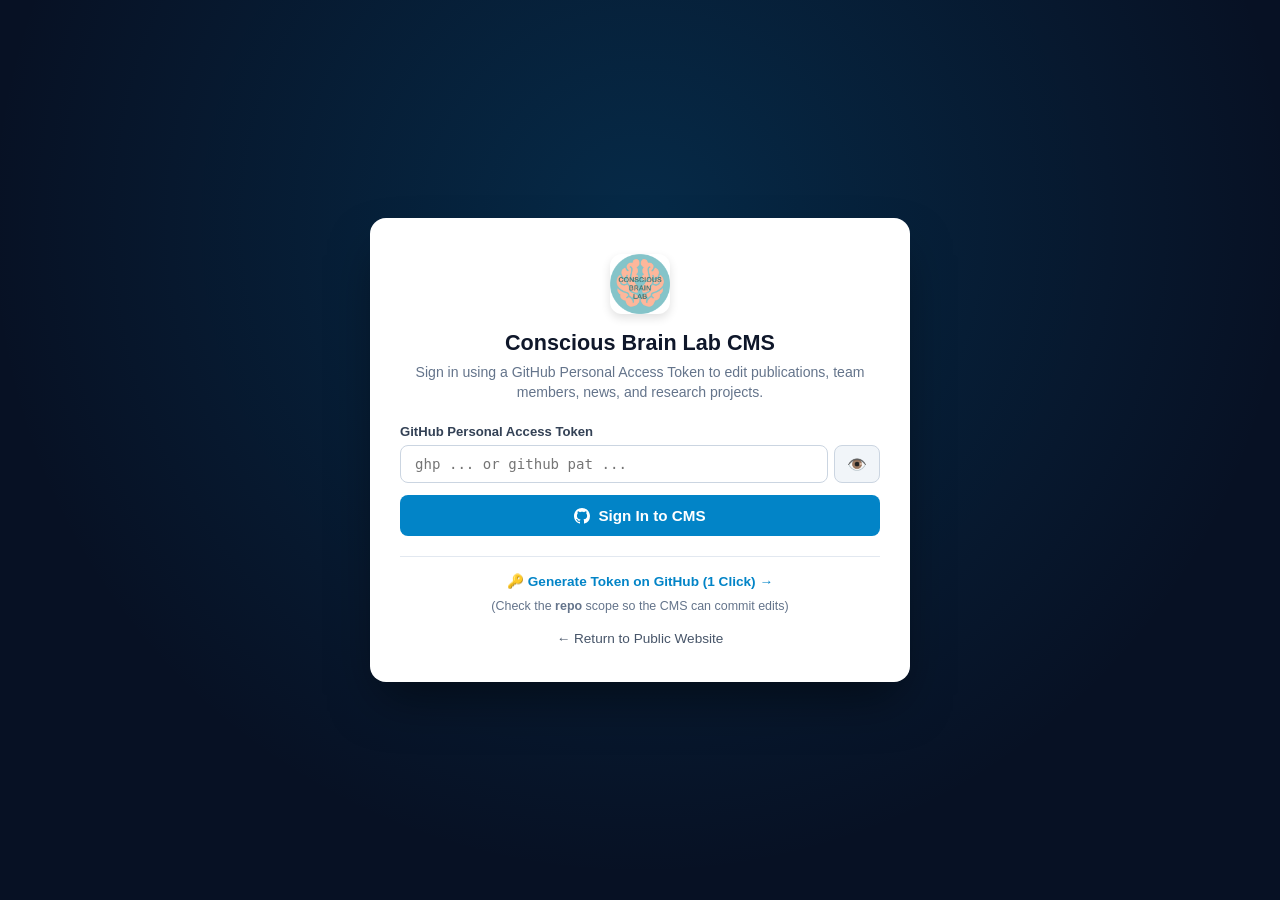
==== admin/index.html @ e74a64d9 "feat(admin): show group section headers and tags in publications overview" ====
<!doctype html>
<html lang="en">
<head>
  <meta charset="utf-8" />
  <meta name="viewport" content="width=device-width, initial-scale=1.0" />
  <title>Content Manager | Conscious Brain Lab</title>
  <link rel="icon" type="image/png" href="/assets/images/CBL_logo.png" />
  
  <!-- Decap CMS Config with Cache Busting -->
  <link rel="cms-config-url" type="text/yaml" href="/admin/config.yml?v=20260904_impressions_positions" />

  <!-- Cropper.js for Client-Side Crop & Resize -->
  <link rel="stylesheet" href="https://cdnjs.cloudflare.com/ajax/libs/cropperjs/1.6.1/cropper.min.css" />
  
  <style>
    /* BibTeX Helper Bar */
    .cbl-bibtex-helper {
      margin-bottom: 8px;
      padding: 8px 12px;
      background: #f0fdf4;
      border: 1px solid #bbf7d0;
      border-radius: 6px;
      display: flex;
      align-items: center;
      justify-content: space-between;
      flex-wrap: wrap;
      gap: 8px;
      animation: fadeIn 0.3s ease;
    }
    @keyframes fadeIn {
      from { opacity: 0; transform: translateY(-4px); }
      to { opacity: 1; transform: translateY(0); }
    }
    .cbl-fetch-btn {
      background: #16a34a;
      color: #ffffff;
      border: none;
      padding: 6px 14px;
      border-radius: 6px;
      font-weight: 600;
      font-size: 13px;
      cursor: pointer;
      display: inline-flex;
      align-items: center;
      gap: 6px;
      transition: background 0.2s, transform 0.1s;
    }
    .cbl-fetch-btn:hover {
      background: #15803d;
    }
    .cbl-fetch-btn:active {
      transform: scale(0.98);
    }
    .cbl-fetch-btn:disabled {
      background: #9ca3af;
      cursor: not-allowed;
    }
    .cbl-fetch-status {
      font-size: 12px;
      font-weight: 500;
      color: #166534;
    }
    .cbl-fetch-status.error {
      color: #b91c1c;
    }

    /* Image Editor & Cropper Action Buttons */
    .cbl-img-toolbar {
      display: flex;
      align-items: center;
      gap: 8px;
      margin-top: 8px;
      flex-wrap: wrap;
    }
    .cbl-crop-btn {
      background: #4f46e5;
      color: #ffffff;
      border: none;
      padding: 6px 12px;
      border-radius: 6px;
      font-size: 12px;
      font-weight: 600;
      cursor: pointer;
      display: inline-flex;
      align-items: center;
      gap: 5px;
      transition: background 0.2s, transform 0.1s;
    }
    .cbl-crop-btn:hover {
      background: #4338ca;
    }
    .cbl-crop-btn:active {
      transform: scale(0.98);
    }

    .cbl-upload-crop-btn {
      background: #0284c7;
      color: #ffffff;
      border: none;
      padding: 6px 12px;
      border-radius: 6px;
      font-size: 12px;
      font-weight: 600;
      cursor: pointer;
      display: inline-flex;
      align-items: center;
      gap: 5px;
      transition: background 0.2s, transform 0.1s;
    }
    .cbl-upload-crop-btn:hover {
      background: #0369a1;
    }

    /* Cropper Modal */
    #cbl-crop-modal {
      display: none;
      position: fixed;
      inset: 0;
      z-index: 999999;
      background: rgba(15, 23, 42, 0.82);
      backdrop-filter: blur(4px);
      align-items: center;
      justify-content: center;
      padding: 16px;
    }
    #cbl-crop-modal.active {
      display: flex;
    }
    .cbl-modal-dialog {
      background: #ffffff;
      width: 100%;
      max-width: 860px;
      border-radius: 12px;
      box-shadow: 0 25px 50px -12px rgba(0, 0, 0, 0.35);
      display: flex;
      flex-direction: column;
      overflow: hidden;
      max-height: 94vh;
      animation: modalScale 0.25s cubic-bezier(0.16, 1, 0.3, 1);
    }
    @keyframes modalScale {
      from { opacity: 0; transform: scale(0.96); }
      to { opacity: 1; transform: scale(1); }
    }
    .cbl-modal-header {
      padding: 14px 20px;
      border-bottom: 1px solid #e2e8f0;
      display: flex;
      align-items: center;
      justify-content: space-between;
      background: #f8fafc;
    }
    .cbl-modal-title {
      margin: 0;
      font-size: 16px;
      font-weight: 700;
      color: #0f172a;
      display: flex;
      align-items: center;
      gap: 8px;
    }
    .cbl-modal-close {
      background: transparent;
      border: none;
      font-size: 20px;
      line-height: 1;
      cursor: pointer;
      color: #64748b;
      padding: 4px;
      border-radius: 4px;
    }
    .cbl-modal-close:hover {
      color: #0f172a;
      background: #e2e8f0;
    }

    /* Modal Canvas Container */
    .cbl-crop-container {
      height: 420px;
      background: #090d16;
      position: relative;
      overflow: hidden;
      display: flex;
      align-items: center;
      justify-content: center;
    }
    .cbl-crop-container img {
      max-width: 100%;
      max-height: 100%;
      display: block;
    }

    /* Modal Controls */
    .cbl-modal-toolbar {
      padding: 12px 20px;
      background: #f8fafc;
      border-top: 1px solid #e2e8f0;
      display: flex;
      flex-direction: column;
      gap: 10px;
    }
    .cbl-tool-row {
      display: flex;
      align-items: center;
      justify-content: space-between;
      flex-wrap: wrap;
      gap: 10px;
    }
    .cbl-aspect-btn-group, .cbl-transform-btn-group {
      display: flex;
      gap: 6px;
      flex-wrap: wrap;
    }
    .cbl-pill-btn {
      background: #ffffff;
      border: 1px solid #cbd5e1;
      color: #334155;
      padding: 5px 11px;
      border-radius: 6px;
      font-size: 12px;
      font-weight: 600;
      cursor: pointer;
      transition: all 0.15s ease;
    }
    .cbl-pill-btn:hover {
      background: #f1f5f9;
      border-color: #94a3b8;
    }
    .cbl-pill-btn.active {
      background: #4f46e5;
      color: #ffffff;
      border-color: #4f46e5;
    }

    .cbl-select {
      background: #ffffff;
      border: 1px solid #cbd5e1;
      padding: 5px 10px;
      border-radius: 6px;
      font-size: 12px;
      color: #334155;
      font-weight: 500;
    }

    .cbl-modal-footer {
      padding: 12px 20px;
      border-top: 1px solid #e2e8f0;
      display: flex;
      align-items: center;
      justify-content: space-between;
      background: #ffffff;
    }
    .cbl-dimension-badge {
      font-size: 12px;
      color: #64748b;
      font-weight: 500;
    }
    .cbl-footer-actions {
      display: flex;
      gap: 10px;
    }
    .cbl-btn-cancel {
      background: #ffffff;
      border: 1px solid #cbd5e1;
      padding: 7px 16px;
      border-radius: 6px;
      font-size: 13px;
      font-weight: 600;
      color: #475569;
      cursor: pointer;
    }
    .cbl-btn-cancel:hover {
      background: #f8fafc;
    }
    .cbl-btn-save {
      background: #16a34a;
      color: #ffffff;
      border: none;
      padding: 7px 20px;
      border-radius: 6px;
      font-size: 13px;
      font-weight: 600;
      cursor: pointer;
      display: inline-flex;
      align-items: center;
      gap: 6px;
      transition: background 0.2s;
    }
    .cbl-btn-save:hover {
      background: #15803d;
    }
    .cbl-btn-save:disabled {
      background: #9ca3af;
      cursor: not-allowed;
    }

    /* CMS Floating Utility Pill (Bottom Corner) */
    #cbl-cms-topbar {
      display: none;
      position: fixed;
      bottom: 20px;
      right: 20px;
      z-index: 999999;
      background: rgba(15, 23, 42, 0.94);
      backdrop-filter: blur(8px);
      color: #f8fafc;
      padding: 7px 15px;
      border-radius: 9999px;
      align-items: center;
      gap: 12px;
      font-family: -apple-system, BlinkMacSystemFont, "Segoe UI", Roboto, sans-serif;
      font-size: 12px;
      box-shadow: 0 4px 18px rgba(0,0,0,0.35);
      border: 1px solid rgba(255,255,255,0.15);
    }
    #cbl-cms-topbar a {
      color: #38bdf8;
      text-decoration: none;
      font-weight: 600;
      display: inline-flex;
      align-items: center;
      gap: 6px;
    }
    #cbl-cms-topbar a:hover {
      text-decoration: underline;
    }
    .cbl-topbar-right {
      display: flex;
      align-items: center;
      gap: 10px;
    }
    #cbl-user-badge {
      color: #94a3b8;
      font-weight: 500;
      font-size: 11px;
    }
    #cbl-logout-btn {
      background: #334155;
      color: #e2e8f0;
      border: 1px solid #475569;
      border-radius: 6px;
      padding: 3px 8px;
      font-size: 11px;
      font-weight: 600;
      cursor: pointer;
      transition: all 0.2s;
    }
    #cbl-logout-btn:hover {
      background: #dc2626;
      border-color: #dc2626;
      color: #ffffff;
    }

    /* Auth Modal Overlay */
    #cbl-auth-overlay {
      display: none;
      position: fixed;
      inset: 0;
      z-index: 9999999;
      background: #071124;
      background-image: radial-gradient(circle at 50% 25%, rgba(2, 132, 199, 0.22), transparent 70%);
      font-family: -apple-system, BlinkMacSystemFont, "Segoe UI", Roboto, sans-serif;
      align-items: center;
      justify-content: center;
      padding: 16px;
    }
    .cbl-auth-card {
      background: #ffffff;
      width: 100%;
      max-width: 480px;
      border-radius: 16px;
      padding: 36px 30px;
      box-shadow: 0 25px 50px -12px rgba(0, 0, 0, 0.5);
      text-align: center;
      animation: modalFadeIn 0.3s cubic-bezier(0.16, 1, 0.3, 1);
    }
    @keyframes modalFadeIn {
      from { opacity: 0; transform: translateY(12px) scale(0.97); }
      to { opacity: 1; transform: translateY(0) scale(1); }
    }
    .cbl-auth-logo-img {
      width: 60px;
      height: 60px;
      border-radius: 12px;
      object-fit: cover;
      margin-bottom: 12px;
      box-shadow: 0 4px 10px rgba(0, 0, 0, 0.12);
    }
    .cbl-auth-title {
      font-size: 1.35rem;
      font-weight: 700;
      color: #0f172a;
      margin: 0 0 6px;
    }
    .cbl-auth-subtitle {
      font-size: 0.88rem;
      color: #64748b;
      margin: 0 0 22px;
      line-height: 1.45;
    }
    .cbl-auth-form {
      text-align: left;
    }
    .cbl-auth-label {
      display: block;
      font-size: 0.82rem;
      font-weight: 600;
      color: #334155;
      margin-bottom: 6px;
    }
    .cbl-token-input-row {
      display: flex;
      gap: 6px;
      margin-bottom: 12px;
    }
    .cbl-token-input {
      flex: 1;
      padding: 10px 14px;
      border: 1.5px solid #cbd5e1;
      border-radius: 8px;
      font-size: 0.88rem;
      font-family: monospace;
      outline: none;
      transition: border-color 0.2s, box-shadow 0.2s;
    }
    .cbl-token-input:focus {
      border-color: #0284c7;
      box-shadow: 0 0 0 3px rgba(2, 132, 199, 0.15);
    }
    .cbl-token-toggle {
      background: #f1f5f9;
      border: 1px solid #cbd5e1;
      border-radius: 8px;
      padding: 0 12px;
      cursor: pointer;
      font-size: 1rem;
    }
    .cbl-auth-btn {
      width: 100%;
      background: #0284c7;
      color: #ffffff;
      border: none;
      padding: 12px;
      border-radius: 8px;
      font-size: 0.95rem;
      font-weight: 600;
      cursor: pointer;
      display: flex;
      align-items: center;
      justify-content: center;
      gap: 8px;
      transition: background 0.2s, transform 0.1s;
    }
    .cbl-auth-btn:hover {
      background: #0369a1;
    }
    .cbl-auth-btn:disabled {
      background: #94a3b8;
      cursor: not-allowed;
    }
    .cbl-auth-msg {
      margin-top: 12px;
      padding: 8px 12px;
      border-radius: 6px;
      font-size: 0.85rem;
      display: none;
      line-height: 1.4;
    }
    .cbl-auth-msg.error {
      display: block;
      background: #fef2f2;
      border: 1px solid #fecaca;
      color: #b91c1c;
    }
    .cbl-auth-msg.success {
      display: block;
      background: #f0fdf4;
      border: 1px solid #bbf7d0;
      color: #15803d;
    }
    .cbl-auth-links {
      margin-top: 20px;
      padding-top: 16px;
      border-top: 1px solid #e2e8f0;
      display: flex;
      flex-direction: column;
      gap: 10px;
      font-size: 0.85rem;
      text-align: center;
    }
    .cbl-auth-links a {
      color: #0284c7;
      text-decoration: none;
      font-weight: 600;
    }
    .cbl-auth-links a:hover {
      text-decoration: underline;
    }

    /* CMS Publications Overview & Section Headers */
    .cbl-cms-group-header {
      grid-column: 1 / -1 !important;
      width: 100% !important;
      margin: 28px 0 14px 0 !important;
      padding-bottom: 8px !important;
      border-bottom: 2.5px solid #e0f2fe !important;
      box-sizing: border-box !important;
    }
    .cbl-cms-group-header:first-of-type {
      margin-top: 8px !important;
    }
    .cbl-cms-group-title {
      display: flex !important;
      align-items: center !important;
      justify-content: space-between !important;
      font-family: -apple-system, BlinkMacSystemFont, "Segoe UI", Roboto, sans-serif !important;
    }
    .cbl-cms-group-name {
      font-size: 1.35rem !important;
      font-weight: 800 !important;
      color: #0f172a !important;
      letter-spacing: -0.01em !important;
    }
    .cbl-cms-group-badge {
      font-size: 0.82rem !important;
      font-weight: 600 !important;
      color: #0284c7 !important;
      background: #e0f2fe !important;
      padding: 3px 10px !important;
      border-radius: 9999px !important;
      border: 1px solid #bae6fd !important;
    }

    /* Publication Card Enhancements in CMS Overview */
    .cbl-cms-pub-tags {
      display: flex !important;
      flex-wrap: wrap !important;
      gap: 5px !important;
      margin-top: 10px !important;
      padding-top: 8px !important;
      border-top: 1px dashed #e2e8f0 !important;
    }
    .cbl-cms-tag {
      display: inline-flex !important;
      align-items: center !important;
      background: #e0f2fe !important;
      color: #0369a1 !important;
      border: 1px solid #bae6fd !important;
      font-size: 11px !important;
      font-weight: 600 !important;
      padding: 2.5px 8px !important;
      border-radius: 4px !important;
      line-height: 1.3 !important;
      letter-spacing: 0.01em !important;
      white-space: nowrap !important;
      transition: background 0.15s ease, border-color 0.15s ease;
    }
    .cbl-cms-tag-none {
      font-size: 11px !important;
      color: #94a3b8 !important;
      font-style: italic !important;
    }

    /* Publications Card Hover & Highlight Styling */
    a[href*="#/collections/publications/entries/"] {
      text-decoration: none !important;
      transition: all 0.2s ease !important;
    }
    a[href*="#/collections/publications/entries/"]:hover .cbl-cms-tag {
      background: #bae6fd !important;
      border-color: #7dd3fc !important;
      color: #0284c7 !important;
    }
    a[href*="#/collections/publications/entries/"] h2 strong {
      color: #0284c7 !important;
      font-weight: 700 !important;
    }
  </style>
</head>
<body>
  <!-- Fixed Top Utility Bar for Decap CMS: Link back to site and Logout -->
  <div id="cbl-cms-topbar">
    <a href="../" id="cbl-back-to-site">
      <svg viewBox="0 0 24 24" width="14" height="14" fill="currentColor"><path d="M20 11H7.83l5.59-5.59L12 4l-8 8 8 8 1.41-1.41L7.83 13H20v-2z"/></svg>
      Back to Public Website
    </a>
    <div class="cbl-topbar-right">
      <span id="cbl-user-badge"></span>
      <button type="button" id="cbl-logout-btn">Sign Out / Switch Token</button>
    </div>
  </div>

  <!-- Dedicated GitHub Personal Access Token Login Overlay -->
  <div id="cbl-auth-overlay">
    <div class="cbl-auth-card">
      <img src="../assets/images/CBL_logo.png" alt="Conscious Brain Lab" class="cbl-auth-logo-img" />
      <h2 class="cbl-auth-title">Conscious Brain Lab CMS</h2>
      <p class="cbl-auth-subtitle">Sign in using a GitHub Personal Access Token to edit publications, team members, news, and research projects.</p>

      <div class="cbl-auth-form">
        <label for="cbl-gh-token" class="cbl-auth-label">GitHub Personal Access Token</label>
        <div class="cbl-token-input-row">
          <input type="password" id="cbl-gh-token" class="cbl-token-input" placeholder="ghp_... or github_pat_..." autocomplete="off" spellcheck="false" />
          <button type="button" id="cbl-toggle-token-vis" class="cbl-token-toggle" title="Show/Hide Token">👁️</button>
        </div>
        <button type="button" id="cbl-submit-token" class="cbl-auth-btn">
          <svg viewBox="0 0 24 24" width="16" height="16" fill="currentColor"><path d="M12 0C5.37 0 0 5.37 0 12c0 5.31 3.435 9.795 8.205 11.385.6.105.825-.255.825-.57 0-.285-.015-1.23-.015-2.235-3.015.555-3.795-.735-4.035-1.41-.135-.345-.72-1.41-1.23-1.695-.42-.225-1.02-.78-.015-.795.945-.015 1.62.87 1.845 1.23 1.08 1.815 2.805 1.305 3.495.99.105-.78.42-1.305.765-1.605-2.67-.3-5.46-1.335-5.46-5.925 0-1.305.465-2.385 1.23-3.225-.12-.3-.54-1.53.12-3.18 0 0 1.005-.315 3.3 1.23.96-.27 1.98-.405 3-.405s2.04.135 3 .405c2.295-1.56 3.3-1.23 3.3-1.23.66 1.65.24 2.88.12 3.18.765.84 1.23 1.905 1.23 3.225 0 4.605-2.805 5.625-5.475 5.925.435.375.81 1.095.81 2.22 0 1.605-.015 2.895-.015 3.3 0 .315.225.69.825.57A12.02 12.02 0 0024 12c0-6.63-5.37-12-12-12z"/></svg>
          Sign In to CMS
        </button>
        <div id="cbl-auth-msg" class="cbl-auth-msg"></div>

        <div class="cbl-auth-links">
          <a href="https://github.com/settings/tokens/new?description=Conscious%20Brain%20Lab%20CMS&scopes=repo" target="_blank" rel="noopener">
            🔑 Generate Token on GitHub (1 Click) &rarr;
          </a>
          <span style="font-size: 0.78rem; color: #64748b;">(Check the <strong>repo</strong> scope so the CMS can commit edits)</span>
          <a href="../" style="margin-top: 8px; color: #475569; font-weight: 500;">&larr; Return to Public Website</a>
        </div>
      </div>
    </div>
  </div>

  <!-- Official Decap CMS Runtime -->
  <script src="https://unpkg.com/decap-cms@^3.0.0/dist/decap-cms.js"></script>
  
  <!-- Cropper.js Library -->
  <script src="https://cdnjs.cloudflare.com/ajax/libs/cropperjs/1.6.1/cropper.min.js"></script>

  <!-- Interactive Crop & Resize Modal Markup -->
  <div id="cbl-crop-modal">
    <div class="cbl-modal-dialog">
      <div class="cbl-modal-header">
        <h3 class="cbl-modal-title">
          <span>✂️</span> Image Crop &amp; Resize Editor
        </h3>
        <button type="button" class="cbl-modal-close" id="cbl-close-modal">&times;</button>
      </div>

      <div class="cbl-crop-container">
        <img id="cbl-cropper-image" src="" alt="To Crop" />
      </div>

      <div class="cbl-modal-toolbar">
        <div class="cbl-tool-row">
          <div style="display:flex; align-items:center; gap:8px;">
            <span style="font-size:12px; font-weight:600; color:#475569;">Aspect Ratio:</span>
            <div class="cbl-aspect-btn-group">
              <button type="button" class="cbl-pill-btn active" data-ratio="1">1:1 (Square / Avatar)</button>
              <button type="button" class="cbl-pill-btn" data-ratio="1.77777777778">16:9 (Banner)</button>
              <button type="button" class="cbl-pill-btn" data-ratio="1.33333333333">4:3 (Photo)</button>
              <button type="button" class="cbl-pill-btn" data-ratio="NaN">Freeform</button>
            </div>
          </div>

          <div class="cbl-transform-btn-group">
            <button type="button" class="cbl-pill-btn" id="cbl-rot-left" title="Rotate counterclockwise">↺ -90°</button>
            <button type="button" class="cbl-pill-btn" id="cbl-rot-right" title="Rotate clockwise">↻ +90°</button>
            <button type="button" class="cbl-pill-btn" id="cbl-flip-h" title="Flip Horizontal">↔ Flip</button>
            <button type="button" class="cbl-pill-btn" id="cbl-reset" title="Reset Crop">⟲ Reset</button>
          </div>
        </div>

        <div class="cbl-tool-row">
          <div style="display:flex; align-items:center; gap:8px;">
            <span style="font-size:12px; font-weight:600; color:#475569;">Max Output Width:</span>
            <select class="cbl-select" id="cbl-max-width">
              <option value="800" selected>800 px (Recommended for Profiles &amp; Web)</option>
              <option value="600">600 px (Fast Loading)</option>
              <option value="1200">1200 px (High-Res Banners)</option>
              <option value="1600">1600 px (Full Master Size)</option>
            </select>
          </div>

          <div style="display:flex; align-items:center; gap:8px;">
            <span style="font-size:12px; font-weight:600; color:#475569;">Format:</span>
            <select class="cbl-select" id="cbl-img-format">
              <option value="image/jpeg" selected>JPEG (88% Web Optimized)</option>
              <option value="image/png">PNG (Lossless)</option>
            </select>
          </div>
        </div>
      </div>

      <div class="cbl-modal-footer">
        <span class="cbl-dimension-badge" id="cbl-crop-dimensions">Drag crop handles to adjust framing</span>
        <div class="cbl-footer-actions">
          <button type="button" class="cbl-btn-cancel" id="cbl-cancel-crop">Cancel</button>
          <button type="button" class="cbl-btn-save" id="cbl-save-crop">
            <span>✓</span> Apply &amp; Save to CMS
          </button>
        </div>
      </div>
    </div>
  </div>

  <!-- Hidden file input for direct "Upload & Crop" -->
  <input type="file" id="cbl-hidden-file-input" accept="image/*" style="display:none" />

  <!-- Automatic BibTeX & Image Editor Extension Logic -->
  <script>
    (function () {
      // -------------------------------------------------------------
      // 1. REACT INPUT HELPER
      // -------------------------------------------------------------
      function setReactInputValue(input, value) {
        if (!input) return;
        if (input instanceof HTMLSelectElement || input.tagName === 'SELECT') {
          input.value = value;
          for (let i = 0; i < input.options.length; i++) {
            if (input.options[i].value === value || input.options[i].text === value) {
              input.selectedIndex = i;
              break;
            }
          }
          input.dispatchEvent(new Event('input', { bubbles: true }));
          input.dispatchEvent(new Event('change', { bubbles: true }));
          return;
        }

        const prototype = input instanceof HTMLTextAreaElement 
          ? window.HTMLTextAreaElement.prototype 
          : window.HTMLInputElement.prototype;
        const descriptor = Object.getOwnPropertyDescriptor(prototype, 'value');
        if (descriptor && descriptor.set) {
          descriptor.set.call(input, value);
        } else {
          input.value = value;
        }
        input.dispatchEvent(new Event('input', { bubbles: true }));
        input.dispatchEvent(new Event('change', { bubbles: true }));
      }

      // -------------------------------------------------------------
      // 2. AUTOMATIC PUBLICATION METADATA & BIBTEX GENERATOR
      // -------------------------------------------------------------
      function formatBibtex(raw) {
        let clean = raw.trim();
        clean = clean.replace(/,\s*([a-zA-Z0-9_-]+)\s*=/g, ',\n  $1 =');
        clean = clean.replace(/}\s*$/, '\n}');
        return clean;
      }

      async function fetchCrossrefData(doi) {
        const cleanDoi = encodeURIComponent(doi.trim());
        
        // Fetch BibTeX, APA citation, and metadata in parallel via Crossref public API (CORS enabled)
        const [bibtexRes, citationRes, jsonRes] = await Promise.allSettled([
          fetch(`https://api.crossref.org/works/${cleanDoi}/transform/application/x-bibtex`, {
            headers: { 'Accept': 'application/x-bibtex' }
          }),
          fetch(`https://api.crossref.org/works/${cleanDoi}/transform/text/x-bibliography`, {
            headers: { 'Accept': 'text/x-bibliography' }
          }),
          fetch(`https://api.crossref.org/works/${cleanDoi}`).then(r => r.json())
        ]);

        let bibtex = null;
        if (bibtexRes.status === 'fulfilled' && bibtexRes.value.ok) {
          const text = await bibtexRes.value.text();
          if (text && text.includes('@')) bibtex = formatBibtex(text);
        }

        let citation = null;
        let extractedDoiUrl = null;
        if (citationRes.status === 'fulfilled' && citationRes.value.ok) {
          const text = await citationRes.value.text();
          if (text) {
            let rawCitation = text.trim();
            // Match and extract trailing DOI/URL link (e.g. https://doi.org/..., http://dx.doi.org/..., doi: 10....)
            const urlMatch = rawCitation.match(/\s*(?:https?:\/\/(?:dx\.)?doi\.org\/[^\s]+|https?:\/\/[^\s]+|doi:\s*10\.[^\s]+)\s*$/i);
            if (urlMatch) {
              const matchedUrl = urlMatch[0].trim().replace(/\.$/, '');
              if (matchedUrl.startsWith('http')) {
                extractedDoiUrl = matchedUrl;
              } else if (matchedUrl.toLowerCase().startsWith('doi:')) {
                const pureDoi = matchedUrl.replace(/^doi:\s*/i, '');
                extractedDoiUrl = `https://doi.org/${pureDoi}`;
              }
              rawCitation = rawCitation.slice(0, urlMatch.index).trim();
            }
            // Ensure citation ends cleanly with a period and no trailing separators
            rawCitation = rawCitation.replace(/[,;:]\s*$/, '').trim();
            if (rawCitation && !rawCitation.endsWith('.')) {
              rawCitation += '.';
            }
            citation = rawCitation;
          }
        }

        let year = null;
        let canonicalUrl = extractedDoiUrl || `https://doi.org/${doi.trim()}`;
        if (jsonRes.status === 'fulfilled' && jsonRes.value && jsonRes.value.message) {
          const msg = jsonRes.value.message;
          if (msg.URL && msg.URL.startsWith('http')) {
            canonicalUrl = msg.URL;
          }
          const issued = msg['published-print'] || msg['published-online'] || msg['issued'] || msg['created'];
          if (issued && issued['date-parts'] && issued['date-parts'][0] && issued['date-parts'][0][0]) {
            year = String(issued['date-parts'][0][0]);
          }
        }

        if (!year && citation) {
          const yrMatch = citation.match(/\((\d{4})\)/);
          if (yrMatch) year = yrMatch[1];
        }

        return { bibtex, citation, year, doiUrl: canonicalUrl };
      }

      function synthesizeBibtex(citation, year, url) {
        const parts = (citation || '').split('.');
        const author = parts[0] ? parts[0].trim() : 'Conscious Brain Lab';
        const title = parts[1] ? parts[1].trim() : (citation.trim() || 'Research Publication');
        const firstAuthor = author.split(',')[0].replace(/[^a-zA-Z]/g, '').toLowerCase() || 'cbl';
        const cleanYear = year ? String(year).trim() : '2024';
        const key = `${firstAuthor}${cleanYear}`;
        const urlLine = url ? `,\n  url = {${url}}` : '';

        return `@article{${key},
  author = {${author}},
  title = {${title}},
  year = {${cleanYear}},
  journal = {Conscious Brain Lab Publications}${urlLine}
}`;
      }

      async function executeAutoFetch(statusText, fetchBtn) {
        if (fetchBtn) fetchBtn.disabled = true;
        if (statusText) {
          statusText.className = 'cbl-fetch-status';
          statusText.textContent = '🔍 Reading DOI / Paper URL...';
        }

        try {
          const paperUrlInput = document.querySelector('input[id*="paper_url"], input[name*="paper_url"]');
          const paperUrl = paperUrlInput ? paperUrlInput.value.trim() : '';
          const citationEl = document.querySelector('textarea[id*="citation"], input[id*="citation"]');
          const bibtexArea = document.querySelector('textarea[id*="bibtex"], textarea[name*="bibtex"]');
          const sectionEl = document.querySelector('select[id*="year_group"], select[name*="year_group"], input[id*="year_group"], input[name*="year_group"], [id*="year_group"] select, [id*="year_group"] input');

          const doiMatch = paperUrl.match(/(10\.\d{4,9}\/[-._;()/:A-Za-z0-9]+)/i);

          if (!doiMatch) {
            if (statusText) {
              statusText.className = 'cbl-fetch-status error';
              statusText.textContent = '⚠️ Please enter a valid DOI or paper link in the DOI field above.';
            }
            return;
          }

          const doi = doiMatch[1].replace(/\.$/, '');
          if (statusText) statusText.textContent = `⏳ Resolving DOI: ${doi} via Crossref...`;

          const data = await fetchCrossrefData(doi);

          let updatedFields = [];

          // 1. Populate DOI field with canonical https://doi.org/... entry
          const targetDoiUrl = data.doiUrl || `https://doi.org/${doi}`;
          if (paperUrlInput && paperUrlInput.value !== targetDoiUrl) {
            setReactInputValue(paperUrlInput, targetDoiUrl);
            updatedFields.push('DOI Link');
          }

          // 2. Populate Full Citation Text (clean, without trailing DOI link)
          if (citationEl && data.citation) {
            setReactInputValue(citationEl, data.citation);
            updatedFields.push('Citation');
          }

          // Determine numeric calendar year for BibTeX fallback
          let calYear = data.year || '';
          if (!calYear && sectionEl && sectionEl.value) {
            const m = sectionEl.value.match(/\b(19\d\d|20\d\d)\b/);
            if (m) calYear = m[1];
          }
          if (!calYear && citationEl && citationEl.value) {
            const m = citationEl.value.match(/\b(19\d\d|20\d\d)\b/);
            if (m) calYear = m[1];
          }

          // 3. Populate BibTeX
          if (bibtexArea) {
            if (data.bibtex) {
              setReactInputValue(bibtexArea, data.bibtex);
              updatedFields.push('BibTeX');
            } else if (citationEl && citationEl.value) {
              const fallback = synthesizeBibtex(citationEl.value, calYear || '2026', targetDoiUrl);
              setReactInputValue(bibtexArea, fallback);
              updatedFields.push('BibTeX (synthesized)');
            }
          }

          // 4. Populate Year / Section
          if (sectionEl && data.year) {
            const curVal = (sectionEl.value || '').trim();
            // If empty, default 2026, or purely a 4-digit year, update to DOI year
            if (!curVal || curVal === '2026' || /^\d{4}$/.test(curVal)) {
              setReactInputValue(sectionEl, data.year);
              updatedFields.push('Year / Section');
            }
          }

          if (statusText) {
            statusText.className = 'cbl-fetch-status';
            statusText.textContent = `✓ Populated ${updatedFields.join(', ')} from Crossref!`;
          }

        } catch (err) {
          console.error('Auto-fetch metadata error:', err);
          if (statusText) {
            statusText.className = 'cbl-fetch-status error';
            statusText.textContent = `❌ Error: ${err.message}`;
          }
        } finally {
          if (fetchBtn) fetchBtn.disabled = false;
        }
      }

      function attachPublicationHelpers() {
        // 1. DOI field auto-fetch button (directly below DOI field at top of form)
        const paperUrlInput = document.querySelector('input[id*="paper_url"], input[name*="paper_url"]');
        if (paperUrlInput) {
          const parent = paperUrlInput.parentNode;
          if (parent && !parent.querySelector('.cbl-doi-fetch-bar')) {
            const bar = document.createElement('div');
            bar.className = 'cbl-doi-fetch-bar cbl-bibtex-helper';
            bar.style.marginTop = '8px';
            bar.style.marginBottom = '8px';
            bar.innerHTML = `
              <div style="display: flex; align-items: center; gap: 10px; flex-wrap: wrap;">
                <button type="button" class="cbl-fetch-btn" id="cbl-btn-fetch-doi" style="background: #0284c7;">
                  <svg width="14" height="14" viewBox="0 0 24 24" fill="none" stroke="currentColor" stroke-width="2.5"><polygon points="12 2 15.09 8.26 22 9.27 17 14.14 18.18 21.02 12 17.77 5.82 21.02 7 14.14 2 9.27 8.91 8.26 12 2"></polygon></svg>
                  ✨ Auto-fetch Citation, Year &amp; BibTeX from DOI
                </button>
                <span class="cbl-fetch-status" id="cbl-doi-status-text"></span>
              </div>
              <span style="font-size: 11px; color: #0369a1; font-weight: 500;">Populates Citation, Year &amp; BibTeX via Crossref</span>
            `;

            parent.appendChild(bar);

            const btn = bar.querySelector('#cbl-btn-fetch-doi');
            const status = bar.querySelector('#cbl-doi-status-text');
            btn.addEventListener('click', () => executeAutoFetch(status, btn));
          }
        }

        // 2. BibTeX field auto-fetch button (above BibTeX textarea)
        const bibtexArea = document.querySelector('textarea[id*="bibtex"], textarea[name*="bibtex"]');
        if (bibtexArea) {
          const parentControl = bibtexArea.closest('div');
          if (parentControl && !parentControl.querySelector('.cbl-bibtex-helper')) {
            const helperBar = document.createElement('div');
            helperBar.className = 'cbl-bibtex-helper';
            helperBar.innerHTML = `
              <div style="display: flex; align-items: center; gap: 10px;">
                <button type="button" class="cbl-fetch-btn" id="cbl-btn-fetch-bib">
                  <svg width="14" height="14" viewBox="0 0 24 24" fill="none" stroke="currentColor" stroke-width="2.5"><polygon points="12 2 15.09 8.26 22 9.27 17 14.14 18.18 21.02 12 17.77 5.82 21.02 7 14.14 2 9.27 8.91 8.26 12 2"></polygon></svg>
                  ✨ Auto-fetch BibTeX &amp; Citation
                </button>
                <span class="cbl-fetch-status" id="cbl-bib-status-text"></span>
              </div>
              <span style="font-size: 11px; color: #6b7280;">Crossref metadata</span>
            `;

            bibtexArea.parentNode.insertBefore(helperBar, bibtexArea);

            const btn = helperBar.querySelector('#cbl-btn-fetch-bib');
            const status = helperBar.querySelector('#cbl-bib-status-text');
            btn.addEventListener('click', () => executeAutoFetch(status, btn));
          }
        }
      }

      // -------------------------------------------------------------
      // 3. IMAGE EDITOR & CROPPER EXTENSION
      // -------------------------------------------------------------
      let cropperInstance = null;
      let activeImageWidget = null;
      let currentScaleX = 1;

      const modal = document.getElementById('cbl-crop-modal');
      const cropperImg = document.getElementById('cbl-cropper-image');
      const dimensionsBadge = document.getElementById('cbl-crop-dimensions');
      const saveCropBtn = document.getElementById('cbl-save-crop');
      const cancelCropBtn = document.getElementById('cbl-cancel-crop');
      const closeModalBtn = document.getElementById('cbl-close-modal');
      const hiddenFileInput = document.getElementById('cbl-hidden-file-input');

      function openCropper(imageSrc, widgetEl, defaultRatio = 1) {
        activeImageWidget = widgetEl;
        currentScaleX = 1;
        saveCropBtn.disabled = false;
        saveCropBtn.innerHTML = '<span>✓</span> Apply &amp; Save to CMS';

        // Select default ratio button
        document.querySelectorAll('.cbl-aspect-btn-group .cbl-pill-btn').forEach(btn => {
          const ratio = parseFloat(btn.dataset.ratio);
          if ((isNaN(ratio) && isNaN(defaultRatio)) || Math.abs(ratio - defaultRatio) < 0.05) {
            btn.classList.add('active');
          } else {
            btn.classList.remove('active');
          }
        });

        // Set image source
        cropperImg.src = imageSrc;
        modal.classList.add('active');

        if (cropperInstance) {
          cropperInstance.destroy();
        }

        cropperInstance = new Cropper(cropperImg, {
          aspectRatio: defaultRatio,
          viewMode: 1,
          autoCropArea: 0.9,
          responsive: true,
          crop(event) {
            const w = Math.round(event.detail.width);
            const h = Math.round(event.detail.height);
            dimensionsBadge.textContent = `Framing: ${w} × ${h} px`;
          }
        });
      }

      function closeCropper() {
        modal.classList.remove('active');
        if (cropperInstance) {
          cropperInstance.destroy();
          cropperInstance = null;
        }
        activeImageWidget = null;
      }

      closeModalBtn.addEventListener('click', closeCropper);
      cancelCropBtn.addEventListener('click', closeCropper);
      modal.addEventListener('click', (e) => {
        if (e.target === modal) closeCropper();
      });

      // Aspect Ratio Controls
      document.querySelectorAll('.cbl-aspect-btn-group .cbl-pill-btn').forEach(btn => {
        btn.addEventListener('click', () => {
          document.querySelectorAll('.cbl-aspect-btn-group .cbl-pill-btn').forEach(b => b.classList.remove('active'));
          btn.classList.add('active');
          const ratio = parseFloat(btn.dataset.ratio);
          if (cropperInstance) {
            cropperInstance.setAspectRatio(isNaN(ratio) ? NaN : ratio);
          }
        });
      });

      // Transform Controls
      document.getElementById('cbl-rot-left').addEventListener('click', () => {
        if (cropperInstance) cropperInstance.rotate(-90);
      });
      document.getElementById('cbl-rot-right').addEventListener('click', () => {
        if (cropperInstance) cropperInstance.rotate(90);
      });
      document.getElementById('cbl-flip-h').addEventListener('click', () => {
        if (cropperInstance) {
          currentScaleX = -currentScaleX;
          cropperInstance.scaleX(currentScaleX);
        }
      });
      document.getElementById('cbl-reset').addEventListener('click', () => {
        if (cropperInstance) {
          cropperInstance.reset();
          currentScaleX = 1;
        }
      });

      // Persist Media Helper (Supports Local Backend & GitHub Mode)
      async function persistCroppedFile(relPath, base64Data) {
        // Try local server
        try {
          const res = await fetch('http://127.0.0.1:8081/api/v1', {
            method: 'POST',
            headers: { 'Content-Type': 'application/json' },
            body: JSON.stringify({
              action: 'persistMedia',
              params: {
                asset: {
                  path: relPath,
                  content: base64Data,
                  encoding: 'base64'
                }
              }
            })
          });
          if (res.ok) return true;
        } catch (e) {
          console.warn('Local persistMedia failed, will try CMS backend:', e);
        }

        // Try Decap backend if available
        if (window.CMS && typeof window.CMS.getBackend === 'function') {
          const backend = window.CMS.getBackend();
          if (backend && typeof backend.persistMedia === 'function') {
            const byteCharacters = atob(base64Data);
            const byteNumbers = new Array(byteCharacters.length);
            for (let i = 0; i < byteCharacters.length; i++) {
              byteNumbers[i] = byteCharacters.charCodeAt(i);
            }
            const blob = new Blob([new Uint8Array(byteNumbers)], { type: relPath.endsWith('.png') ? 'image/png' : 'image/jpeg' });
            const file = new File([blob], relPath.split('/').pop(), { type: blob.type });
            await backend.persistMedia(file);
            return true;
          }
        }
        return true;
      }

      // Save Cropped Image
      saveCropBtn.addEventListener('click', async () => {
        if (!cropperInstance || !activeImageWidget) return;

        saveCropBtn.disabled = true;
        saveCropBtn.textContent = '⏳ Processing & Saving...';

        try {
          const maxWidth = parseInt(document.getElementById('cbl-max-width').value, 10);
          const format = document.getElementById('cbl-img-format').value;
          const quality = format === 'image/jpeg' ? 0.88 : 1.0;

          const canvas = cropperInstance.getCroppedCanvas({
            maxWidth: maxWidth,
            maxHeight: maxWidth,
            imageSmoothingEnabled: true,
            imageSmoothingQuality: 'high'
          });

          const dataUrl = canvas.toDataURL(format, quality);
          const base64Data = dataUrl.split(',')[1];
          const ext = format === 'image/png' ? 'png' : 'jpg';
          const filename = `crop_${Date.now()}.${ext}`;
          const relPath = `assets/images/${filename}`;

          // Save file
          await persistCroppedFile(relPath, base64Data);

          // Find "Replace with URL" button inside active image widget
          const replaceBtn = Array.from(activeImageWidget.querySelectorAll('button')).find(b => 
            b.textContent.includes('Replace with URL')
          );

          if (replaceBtn) {
            const oldPrompt = window.prompt;
            window.prompt = () => `/${relPath}`;
            replaceBtn.click();
            window.prompt = oldPrompt;
          }

          // Directly update thumbnail preview immediately
          const previewImg = activeImageWidget.querySelector('img');
          if (previewImg) {
            previewImg.src = dataUrl;
          }

          closeCropper();
        } catch (err) {
          console.error('Failed to save cropped image:', err);
          alert('Error saving cropped image: ' + err.message);
          saveCropBtn.disabled = false;
          saveCropBtn.textContent = 'Apply & Save to CMS';
        }
      });

      // Handle Hidden File Upload & Crop
      hiddenFileInput.addEventListener('change', (e) => {
        const file = e.target.files[0];
        if (!file || !activeImageWidget) return;

        const reader = new FileReader();
        reader.onload = (evt) => {
          const isMember = window.location.hash.includes('/members');
          openCropper(evt.target.result, activeImageWidget, isMember ? 1 : 1.77777777778);
        };
        reader.readAsDataURL(file);
        hiddenFileInput.value = '';
      });

      // Attach Image Editing Buttons to Decap CMS Image Widgets
      function attachImageEditorHelpers() {
        // Find all Decap CMS image preview containers
        const images = document.querySelectorAll('div[class*="ControlContainer"] img, div[class*="image"] img');
        
        images.forEach(img => {
          const widgetContainer = img.closest('div[class*="ControlContainer"]') || img.closest('div');
          if (!widgetContainer) return;

          // Check if already injected
          if (widgetContainer.querySelector('.cbl-img-toolbar')) return;

          const toolbar = document.createElement('div');
          toolbar.className = 'cbl-img-toolbar';
          toolbar.innerHTML = `
            <button type="button" class="cbl-crop-btn" title="Crop, rotate, and resize this image">
              <svg width="13" height="13" viewBox="0 0 24 24" fill="none" stroke="currentColor" stroke-width="2.5"><path d="M6.13 1L6 16a2 2 0 0 0 2 2h15"></path><path d="M1 6.13L16 6a2 2 0 0 1 2 2v15"></path></svg>
              ✂️ Crop &amp; Resize
            </button>
            <button type="button" class="cbl-upload-crop-btn" title="Upload a new photo and open the crop tool">
              <svg width="13" height="13" viewBox="0 0 24 24" fill="none" stroke="currentColor" stroke-width="2.5"><path d="M21 15v4a2 2 0 0 1-2 2H5a2 2 0 0 1-2-2v-4"></path><polyline points="17 8 12 3 7 8"></polyline><line x1="12" y1="3" x2="12" y2="15"></line></svg>
              📁 Upload &amp; Crop New
            </button>
          `;

          // Append toolbar below image
          img.parentNode.appendChild(toolbar);

          const cropBtn = toolbar.querySelector('.cbl-crop-btn');
          const uploadCropBtn = toolbar.querySelector('.cbl-upload-crop-btn');

          cropBtn.addEventListener('click', () => {
            const isMember = window.location.hash.includes('/members');
            openCropper(img.src, widgetContainer, isMember ? 1 : 1.77777777778);
          });

          uploadCropBtn.addEventListener('click', () => {
            activeImageWidget = widgetContainer;
            hiddenFileInput.click();
          });
        });
      }

      // -------------------------------------------------------------
      // 4. PUBLICATIONS CMS OVERVIEW & PREVIEW ENHANCEMENT
      // -------------------------------------------------------------
      function escapeHtml(string) {
        return String(string)
          .replace(/&/g, '&amp;')
          .replace(/</g, '&lt;')
          .replace(/>/g, '&gt;')
          .replace(/"/g, '&quot;');
      }

      function highlightPINames(text) {
        if (!text) return '';
        let cleaned = text.replace(/<strong>(.*?)<\/strong>/gi, '$1');
        const fahrenfort = '(?:(?:Johannes(?:\\s+Jacobus|\\s+J(?:\\.|\\b))?|J\\s*\\.\\s*J(?:\\.|\\b)|J\\s*\\.|JJ\\b)\\s*Fahrenfort|Fahrenfort,\\s*(?:Johannes(?:\\s+Jacobus|\\s+J(?:\\.|\\b))?|J\\s*\\.\\s*J(?:\\.|\\b)|J\\s*\\.|JJ\\b|J\\b)|Fahrenfort\\s+(?:JJ\\b|J\\b)|Fahrenfort\\b)';
        const vangaal = '(?:Gaal,\\s*(?:Simon\\b|S\\s*\\.|S\\b)?\\s*,?\\s*[Vv](?:an\\b|\\.)|[Vv]an\\s+Gaal(?:,\\s*(?:Simon\\b|S\\s*\\.|S\\b))?|(?:Simon\\b|S\\s*\\.|S\\b)\\s*[Vv]an\\s+Gaal|[Vv]an\\s+Gaal\\b)';
        const stein = '(?:Stein,\\s*(?:Timo\\b|T\\s*\\.|T\\b)|(?:Timo\\b|T\\s*\\.|T\\b)\\s*Stein|Stein\\s+T\\b)';
        const piRegex = new RegExp(`\\b(${fahrenfort}|${vangaal}|${stein})`, 'gi');
        return cleaned.replace(piRegex, '<strong>$1</strong>');
      }

      // Register Decap CMS live preview for publications
      try {
        if (window.CMS && typeof window.CMS.registerPreviewTemplate === 'function') {
          if (typeof window.CMS.registerPreviewStyle === 'function') {
            window.CMS.registerPreviewStyle('/assets/css/style.css');
            window.CMS.registerPreviewStyle('/assets/css/publications.css');
          }

          const PublicationPreview = createClass({
            render: function () {
              const entry = this.props.entry;
              const citation = entry.getIn(['data', 'citation']) || 'Citation preview...';
              const yearGroup = entry.getIn(['data', 'year_group']) || 'Submitted or on Rxiv';
              const topicsList = entry.getIn(['data', 'topics']);
              const topics = topicsList && typeof topicsList.toJS === 'function' 
                ? topicsList.toJS() 
                : (topicsList ? Array.from(topicsList) : []);
              const paperUrl = entry.getIn(['data', 'paper_url']);
              const preprintUrl = entry.getIn(['data', 'preprint_url']);
              const codeUrl = entry.getIn(['data', 'code_url']);

              const formattedCitation = highlightPINames(citation);

              return h('div', { style: { padding: '24px', maxWidth: '800px', margin: '0 auto', fontFamily: 'Inter, system-ui, -apple-system, sans-serif' } },
                h('div', { className: 'pub-year-group' },
                  h('h3', { className: 'pub-year-heading' },
                    h('span', null, yearGroup),
                    h('span', { className: 'pub-year-count' }, 'Preview')
                  ),
                  h('article', { className: 'pub-card', style: { marginTop: '16px' } },
                    h('div', {
                      className: 'pub-citation-text',
                      dangerouslySetInnerHTML: { __html: formattedCitation }
                    }),
                    h('div', { className: 'pub-meta-row' },
                      h('div', { className: 'pub-topic-tags' },
                        topics.length > 0
                          ? topics.map((t, i) => h('span', { key: i, className: 'tag tag-accent' }, t))
                          : h('span', { style: { fontSize: '11px', color: '#94a3b8', fontStyle: 'italic' } }, 'No topic tags selected')
                      ),
                      h('div', { className: 'pub-badge-links' },
                        preprintUrl ? h('a', { href: preprintUrl, target: '_blank', rel: 'noopener', className: 'pub-btn pub-btn-primary' }, 'Preprint') : null,
                        paperUrl ? h('a', { href: paperUrl, target: '_blank', rel: 'noopener', className: 'pub-btn' }, 'Paper / DOI') : null,
                        codeUrl ? h('a', { href: codeUrl, target: '_blank', rel: 'noopener', className: 'pub-btn' }, 'Data & Code') : null
                      )
                    )
                  )
                )
              );
            }
          });

          window.CMS.registerPreviewTemplate('publications', PublicationPreview);
        }
      } catch (err) {
        console.warn('Could not register CMS Publication preview template:', err);
      }

      // Automatically organize publications into section headers & inject publication tags in overview
      let isOrganizingPublications = false;
      const pubsDataMap = new Map();

      async function initPubsData() {
        try {
          const res = await fetch('/data/publications.json?v=' + Date.now());
          if (res.ok) {
            const data = await res.json();
            data.forEach((p, idx) => {
              if (p.id) pubsDataMap.set(p.id, { ...p, siteIndex: idx });
            });
            organizePublicationCardsInOverview();
          }
        } catch (e) {
          // Fallback to text inspection
        }
      }
      initPubsData();

      window.addEventListener('hashchange', () => {
        if (window.location.hash.includes('/collections/publications')) {
          initPubsData();
          setTimeout(organizePublicationCardsInOverview, 60);
        }
      });

      function organizePublicationCardsInOverview() {
        const hash = window.location.hash || '';
        if (!hash.includes('/collections/publications') || hash.includes('/entries/')) return;

        const cardLinks = Array.from(document.querySelectorAll('a[href*="#/collections/publications/entries/"]'));
        if (cardLinks.length === 0) return;

        let lastGroup = null;

        cardLinks.forEach(link => {
          const m = (link.getAttribute('href') || '').match(/entries\/([^/?#]+)/);
          const pubId = m ? decodeURIComponent(m[1]) : '';
          const pub = pubsDataMap.get(pubId);

          // 1. Show publication tags on each card
          let tagsBar = link.querySelector('.cbl-cms-pub-tags');
          if (!tagsBar) {
            tagsBar = document.createElement('div');
            tagsBar.className = 'cbl-cms-pub-tags';
            link.appendChild(tagsBar);
          }

          const topics = pub && pub.topics && Array.isArray(pub.topics) ? pub.topics : [];
          const topicsKey = topics.join('|');
          if (tagsBar.dataset.topicsKey !== topicsKey) {
            tagsBar.dataset.topicsKey = topicsKey;
            tagsBar.innerHTML = topics.length > 0
              ? topics.map(t => `<span class="cbl-cms-tag">${escapeHtml(t)}</span>`).join(' ')
              : `<span class="cbl-cms-tag-none">No tags</span>`;
          }

          // 2. Insert section header when section changes
          let group = pub && pub.year_group ? pub.year_group.trim() : null;
          if (!group) {
            const match = (link.textContent || '').match(/^\s*\(([^)]+)\)/);
            group = match ? match[1].trim() : 'Other';
          }

          // Card wrapper element (or link if cards are direct children)
          const cardElement = (link.parentElement && link.parentElement.parentElement && link.parentElement.parentElement !== document.body && link.parentElement.tagName === 'DIV' && !link.parentElement.classList.contains('cbl-cms-group-header'))
            ? link.parentElement
            : link;

          if (group !== lastGroup) {
            let prev = cardElement.previousElementSibling;
            if (!prev || !prev.classList.contains('cbl-cms-group-header') || prev.dataset.cblGroup !== group) {
              const header = document.createElement('div');
              header.className = 'cbl-cms-group-header';
              header.dataset.cblGroup = group;
              header.innerHTML = `
                <div class="cbl-cms-group-title">
                  <span class="cbl-cms-group-name">${escapeHtml(group)}</span>
                </div>
              `;
              cardElement.parentNode.insertBefore(header, cardElement);
            }
            lastGroup = group;
          }
        });
      }

      // -------------------------------------------------------------
      // GitHub Token Authentication & Top Utility Bar Management
      // -------------------------------------------------------------
      function initCblAuth() {
        const isLocalhost = window.location.hostname === 'localhost' || window.location.hostname === '127.0.0.1';
        const topBar = document.getElementById('cbl-cms-topbar');
        const authOverlay = document.getElementById('cbl-auth-overlay');
        const userBadge = document.getElementById('cbl-user-badge');
        const logoutBtn = document.getElementById('cbl-logout-btn');
        const tokenInput = document.getElementById('cbl-gh-token');
        const submitBtn = document.getElementById('cbl-submit-token');
        const toggleVisBtn = document.getElementById('cbl-toggle-token-vis');
        const authMsg = document.getElementById('cbl-auth-msg');

        let user = null;
        try {
          const raw = localStorage.getItem('decap-cms-user') || localStorage.getItem('netlify-cms-user');
          if (raw) user = JSON.parse(raw);
        } catch(e) {}

        if (user && user.token) {
          // Valid token exists in localStorage
          if (topBar) topBar.style.display = 'flex';
          if (userBadge) {
            userBadge.textContent = user.name ? `Logged in as ${user.name}` : `Logged in as @${user.login || 'GitHub User'}`;
          }
        } else if (isLocalhost) {
          if (topBar) topBar.style.display = 'flex';
          if (userBadge) {
            userBadge.textContent = 'Local Dev Mode (proxy active)';
          }
        } else {
          // Not authenticated and live site: display login overlay
          if (authOverlay) authOverlay.style.display = 'flex';
        }

        const backLink = document.getElementById('cbl-back-to-site');
        if (backLink) {
          backLink.addEventListener('click', (e) => {
            e.preventDefault();
            window.location.href = '../index.html';
          });
        }

        if (logoutBtn) {
          logoutBtn.addEventListener('click', () => {
            localStorage.removeItem('decap-cms-user');
            localStorage.removeItem('netlify-cms-user');
            location.reload();
          });
        }

        if (toggleVisBtn && tokenInput) {
          toggleVisBtn.addEventListener('click', () => {
            tokenInput.type = tokenInput.type === 'password' ? 'text' : 'password';
          });
        }

        if (submitBtn && tokenInput) {
          submitBtn.addEventListener('click', async () => {
            const token = tokenInput.value.trim();
            if (!token) {
              showAuthMsg('Please enter a GitHub Personal Access Token.', 'error');
              return;
            }

            submitBtn.disabled = true;
            submitBtn.innerHTML = 'Verifying Token with GitHub...';
            showAuthMsg('Checking authentication with GitHub API...', '');

            try {
              // 1. Verify user profile
              const userRes = await fetch('https://api.github.com/user', {
                headers: { 'Authorization': `Bearer ${token}` }
              });
              if (!userRes.ok) {
                throw new Error('Invalid token. GitHub rejected with status ' + userRes.status + ' (Bad credentials).');
              }
              const userData = await userRes.json();

              // 2. Verify repository access
              const repoRes = await fetch('https://api.github.com/repos/conscious-brain-lab/conscious-brain-lab.github.io', {
                headers: { 'Authorization': `Bearer ${token}` }
              });
              if (!repoRes.ok) {
                throw new Error(`Token authenticated as @${userData.login}, but cannot access conscious-brain-lab/conscious-brain-lab.github.io. Ensure token has "repo" scope.`);
              }

              // 3. Save to localStorage for Decap CMS runtime
              const userPayload = {
                backendName: 'github',
                token: token,
                login: userData.login,
                name: userData.name || userData.login,
                avatar_url: userData.avatar_url
              };

              localStorage.setItem('decap-cms-user', JSON.stringify(userPayload));
              localStorage.setItem('netlify-cms-user', JSON.stringify(userPayload));

              showAuthMsg(`✓ Welcome @${userData.login}! Opening CMS dashboard...`, 'success');
              setTimeout(() => {
                location.reload();
              }, 600);

            } catch (err) {
              submitBtn.disabled = false;
              submitBtn.innerHTML = 'Sign In to CMS';
              showAuthMsg(err.message || 'Authentication failed. Please check your token.', 'error');
            }
          });

          tokenInput.addEventListener('keydown', (e) => {
            if (e.key === 'Enter') submitBtn.click();
          });
        }

        function showAuthMsg(text, type) {
          if (!authMsg) return;
          if (!text) {
            authMsg.style.display = 'none';
            return;
          }
          authMsg.textContent = text;
          authMsg.className = 'cbl-auth-msg ' + type;
          authMsg.style.display = 'block';
        }
      }

      // Continuous observer to attach helpers when user opens entries
      const observer = new MutationObserver(() => {
        attachPublicationHelpers();
        attachImageEditorHelpers();
        organizePublicationCardsInOverview();
      });

      function boot() {
        initCblAuth();
        observer.observe(document.body, { childList: true, subtree: true });
        attachPublicationHelpers();
        attachImageEditorHelpers();
        organizePublicationCardsInOverview();
      }

      if (document.readyState === 'loading') {
        document.addEventListener('DOMContentLoaded', boot);
      } else {
        boot();
      }
    })();
  </script>
</body>
</html>
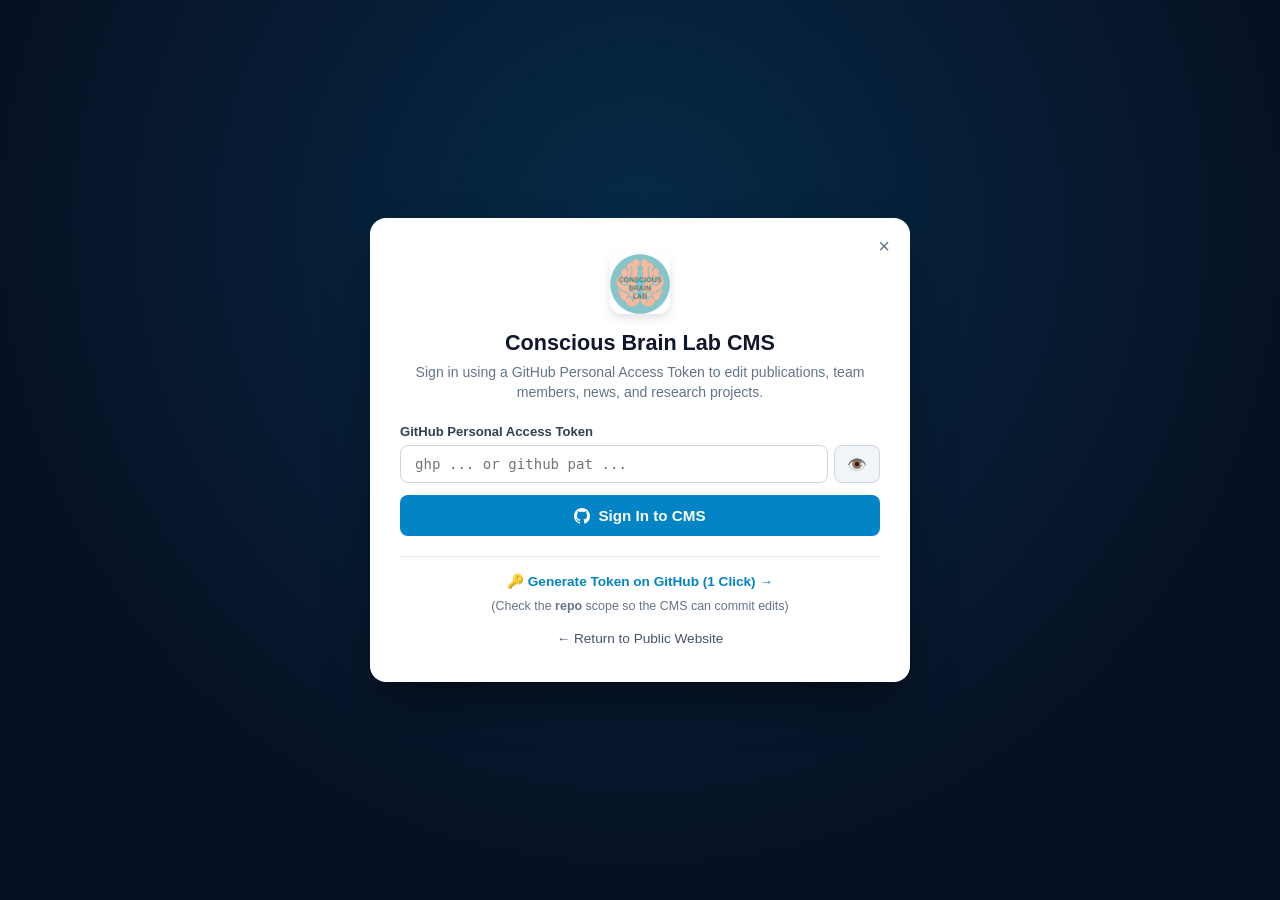
==== commit 81491cd7: "fix(admin): auto-detect expired tokens and intercept Decap CMS login button to show PAT generator - " ====
--- a/admin/index.html
+++ b/admin/index.html
@@ -7,7 +7,7 @@
   <link rel="icon" type="image/png" href="/assets/images/CBL_logo.png" />
   
   <!-- Decap CMS Config with Cache Busting -->
-  <link rel="cms-config-url" type="text/yaml" href="/admin/config.yml?v=20260904_impressions_positions" />
+  <link rel="cms-config-url" type="text/yaml" href="/admin/config.yml?v=20260910_member_role_order" />
 
   <!-- Cropper.js for Client-Side Crop & Resize -->
   <link rel="stylesheet" href="https://cdnjs.cloudflare.com/ajax/libs/cropperjs/1.6.1/cropper.min.css" />
@@ -373,6 +373,7 @@
       box-shadow: 0 25px 50px -12px rgba(0, 0, 0, 0.5);
       text-align: center;
       animation: modalFadeIn 0.3s cubic-bezier(0.16, 1, 0.3, 1);
+      position: relative;
     }
     @keyframes modalFadeIn {
       from { opacity: 0; transform: translateY(12px) scale(0.97); }
@@ -478,6 +479,12 @@
       border: 1px solid #bbf7d0;
       color: #15803d;
     }
+    .cbl-auth-msg.info {
+      display: block;
+      background: #f0f9ff;
+      border: 1px solid #bae6fd;
+      color: #0369a1;
+    }
     .cbl-auth-links {
       margin-top: 20px;
       padding-top: 16px;
@@ -593,6 +600,7 @@
   <!-- Dedicated GitHub Personal Access Token Login Overlay -->
   <div id="cbl-auth-overlay">
     <div class="cbl-auth-card">
+      <button type="button" id="cbl-close-auth-card" class="cbl-modal-close" style="position: absolute; top: 14px; right: 16px; font-size: 20px;" title="Dismiss overlay">&times;</button>
       <img src="../assets/images/CBL_logo.png" alt="Conscious Brain Lab" class="cbl-auth-logo-img" />
       <h2 class="cbl-auth-title">Conscious Brain Lab CMS</h2>
       <p class="cbl-auth-subtitle">Sign in using a GitHub Personal Access Token to edit publications, team members, news, and research projects.</p>
@@ -779,6 +787,7 @@
               rawCitation = rawCitation.slice(0, urlMatch.index).trim();
             }
             // Ensure citation ends cleanly with a period and no trailing separators
+            rawCitation = rawCitation.replace(/\s*\b(?:CLOCKSS|LOCKSS)\b\.?\s*$/i, '').trim();
             rawCitation = rawCitation.replace(/[,;:]\s*$/, '').trim();
             if (rawCitation && !rawCitation.endsWith('.')) {
               rawCitation += '.';
@@ -825,6 +834,25 @@
 }`;
       }
 
+      async function getNextPublicationId() {
+        try {
+          const res = await fetch('/data/publications.json?v=' + Date.now());
+          if (!res.ok) return 'pub-105';
+          const pubs = await res.json();
+          let maxNum = 0;
+          pubs.forEach(p => {
+            const m = String(p.id || '').match(/^pub-(\d+)$/i);
+            if (m) {
+              const n = parseInt(m[1], 10);
+              if (n > maxNum) maxNum = n;
+            }
+          });
+          return `pub-${maxNum > 0 ? maxNum + 1 : 105}`;
+        } catch (e) {
+          return 'pub-105';
+        }
+      }
+
       async function executeAutoFetch(statusText, fetchBtn) {
         if (fetchBtn) fetchBtn.disabled = true;
         if (statusText) {
@@ -855,6 +883,16 @@
           const data = await fetchCrossrefData(doi);
 
           let updatedFields = [];
+
+          // 0. Auto-assign ID if currently empty
+          const idInput = document.querySelector('input[id^="id-field-"], input[id*="-id-field-"], input[name="id"]');
+          if (idInput && !idInput.value.trim()) {
+            const nextId = await getNextPublicationId();
+            if (nextId) {
+              setReactInputValue(idInput, nextId);
+              updatedFields.push(`ID (${nextId})`);
+            }
+          }
 
           // 1. Populate DOI field with canonical https://doi.org/... entry
           const targetDoiUrl = data.doiUrl || `https://doi.org/${doi}`;
@@ -971,6 +1009,449 @@
             const status = helperBar.querySelector('#cbl-bib-status-text');
             btn.addEventListener('click', () => executeAutoFetch(status, btn));
           }
+        }
+
+        // 3. ID field auto-fill helper (below ID field in publications)
+        const idInput = document.querySelector('input[id^="id-field-"], input[id*="-id-field-"], input[name="id"]');
+        if (idInput && window.location.hash.includes('/collections/publications')) {
+          const parent = idInput.parentNode;
+          if (parent && !parent.querySelector('.cbl-id-helper-bar')) {
+            const idBar = document.createElement('div');
+            idBar.className = 'cbl-id-helper-bar cbl-bibtex-helper';
+            idBar.style.marginTop = '6px';
+            idBar.style.marginBottom = '6px';
+            idBar.innerHTML = `
+              <div style="display: flex; align-items: center; gap: 8px; flex-wrap: wrap;">
+                <button type="button" class="cbl-fetch-btn" id="cbl-btn-next-id" style="background: #0d9488; padding: 4px 10px; font-size: 11px;">
+                  ✨ Auto-fill Next ID
+                </button>
+                <span id="cbl-id-preview" style="font-size: 11px; color: #0f766e; font-weight: 500;"></span>
+              </div>
+            `;
+            parent.appendChild(idBar);
+
+            const nextBtn = idBar.querySelector('#cbl-btn-next-id');
+            const preview = idBar.querySelector('#cbl-id-preview');
+
+            getNextPublicationId().then(nextId => {
+              if (preview) preview.textContent = `(Suggested next: ${nextId})`;
+              if (nextBtn) {
+                nextBtn.addEventListener('click', () => {
+                  setReactInputValue(idInput, nextId);
+                });
+              }
+            });
+          }
+        }
+      }
+
+      function slugify(text) {
+        if (!text) return '';
+        return text
+          .toString()
+          .normalize('NFD')
+          .replace(/[\u0300-\u036f]/g, '')
+          .toLowerCase()
+          .trim()
+          .replace(/[^a-z0-9\s-]/g, '')
+          .replace(/[\s_-]+/g, '-')
+          .replace(/^-+|-+$/g, '');
+      }
+
+      async function getNextNewsId() {
+        try {
+          const res = await fetch('/data/news.json?v=' + Date.now());
+          if (!res.ok) return 'news-19';
+          const items = await res.json();
+          let maxNum = 0;
+          items.forEach(item => {
+            const m = String(item.slug || item.id || '').match(/^news-(\d+)$/i);
+            if (m) {
+              const n = parseInt(m[1], 10);
+              if (n > maxNum) maxNum = n;
+            }
+          });
+          return `news-${maxNum > 0 ? maxNum + 1 : 19}`;
+        } catch (e) {
+          return 'news-19';
+        }
+      }
+
+      function attachSlugHelpers() {
+        const hash = window.location.hash || '';
+        const isMembers = hash.includes('/collections/members');
+        const isProjects = hash.includes('/collections/projects');
+        const isTopics = hash.includes('/collections/topics');
+        const isNews = hash.includes('/collections/news');
+
+        if (!isMembers && !isProjects && !isTopics && !isNews) return;
+
+        // Target slug input
+        const slugInput = document.querySelector('input[id^="slug-field-"], input[id*="-slug-field-"], input[name="slug"]');
+        if (!slugInput) return;
+
+        // Target source input
+        let sourceInput = null;
+        let sourceLabel = '';
+        if (isMembers || isTopics) {
+          sourceInput = document.querySelector('input[id^="name-field-"], input[id*="-name-field-"], input[name="name"]');
+          sourceLabel = isMembers ? 'Full Name' : 'Topic Name';
+        } else if (isProjects || isNews) {
+          sourceInput = document.querySelector('input[id^="title-field-"], input[id*="-title-field-"], input[name="title"]');
+          sourceLabel = isProjects ? 'Project Title' : 'Card Title';
+        }
+
+        // Track manual changes by user on slug input
+        if (!slugInput.dataset.listenerAttached) {
+          slugInput.dataset.listenerAttached = 'true';
+          slugInput.addEventListener('input', () => {
+            slugInput.dataset.manualEdit = slugInput.value.trim() ? 'true' : '';
+          });
+        }
+
+        // Auto-fill slug as user types into source input
+        if (sourceInput && !sourceInput.dataset.slugSourceAttached) {
+          sourceInput.dataset.slugSourceAttached = 'true';
+          sourceInput.addEventListener('input', () => {
+            if (!slugInput.dataset.manualEdit || !slugInput.value.trim()) {
+              const genSlug = slugify(sourceInput.value);
+              setReactInputValue(slugInput, genSlug);
+            }
+          });
+        }
+
+        // Attach helper buttons below slug field if not already present
+        const parent = slugInput.parentNode;
+        if (parent && !parent.querySelector('.cbl-slug-helper-bar')) {
+          const bar = document.createElement('div');
+          bar.className = 'cbl-slug-helper-bar cbl-bibtex-helper';
+          bar.style.marginTop = '6px';
+          bar.style.marginBottom = '6px';
+
+          let buttonsHtml = `
+            <div style="display: flex; align-items: center; gap: 8px; flex-wrap: wrap;">
+              <button type="button" class="cbl-fetch-btn" id="cbl-btn-auto-slug" style="background: #0284c7; padding: 4px 10px; font-size: 11px;">
+                ✨ Auto-generate from ${sourceLabel || 'Title'}
+              </button>
+          `;
+
+          if (isNews) {
+            buttonsHtml += `
+              <button type="button" class="cbl-fetch-btn" id="cbl-btn-next-news" style="background: #0d9488; padding: 4px 10px; font-size: 11px;">
+                ✨ Use Sequential ID
+              </button>
+              <span id="cbl-news-id-preview" style="font-size: 11px; color: #0f766e; font-weight: 500;"></span>
+            `;
+          }
+
+          buttonsHtml += `</div>`;
+          bar.innerHTML = buttonsHtml;
+          parent.appendChild(bar);
+
+          const autoBtn = bar.querySelector('#cbl-btn-auto-slug');
+          if (autoBtn) {
+            autoBtn.addEventListener('click', () => {
+              const currentSourceVal = sourceInput ? sourceInput.value : '';
+              if (currentSourceVal) {
+                const s = slugify(currentSourceVal);
+                setReactInputValue(slugInput, s);
+                slugInput.dataset.manualEdit = '';
+              }
+            });
+          }
+
+          if (isNews) {
+            const nextNewsBtn = bar.querySelector('#cbl-btn-next-news');
+            const newsPreview = bar.querySelector('#cbl-news-id-preview');
+            getNextNewsId().then(nextId => {
+              if (newsPreview) newsPreview.textContent = `(Suggested: ${nextId})`;
+              if (nextNewsBtn) {
+                nextNewsBtn.addEventListener('click', () => {
+                  setReactInputValue(slugInput, nextId);
+                  slugInput.dataset.manualEdit = 'true';
+                });
+              }
+            });
+          }
+        }
+      }
+
+      // -------------------------------------------------------------
+      // 2B. MEMBER ROLE / POSITION AUTO-UPDATE HELPER
+      // -------------------------------------------------------------
+      const MEMBER_CATEGORIES_CONFIG = [
+        { key: 'ra', label: 'Research Assistant', rank: 1, matchers: ['research assistant', 'ra'] },
+        { key: 'phd', label: 'PhD Candidate', rank: 2, matchers: ['phd candidate', 'phd'] },
+        { key: 'postdoc', label: 'Postdoctoral Researcher', rank: 3, matchers: ['postdoctoral researcher', 'postdoc'] },
+        { key: 'visiting', label: 'Visiting Researcher', rank: 4, matchers: ['visiting researcher', 'visiting'] },
+        { key: 'pi', label: 'Principal Investigator', rank: 5, matchers: ['principal investigator', 'pi'] },
+        { key: 'header', label: 'Top Banner (People Page)', rank: 6, matchers: ['top page group banner', 'header photo', 'header'] },
+      ];
+
+      function getMemberRoleField() {
+        return document.querySelector('input[id^="role-field-"], input[id*="-role-field-"], input[name="role"]');
+      }
+
+      function getFieldPane(name, labelText) {
+        // 1. By ID or name
+        const el = document.querySelector(`[id^="${name}-field-"], [id*="-${name}-field-"], [name="${name}"]`);
+        if (el) {
+          const pane = el.closest('[class*="ControlPane"], [class*="FieldGroup"], [class*="ControlWrapper"], [class*="field-"]') || el.parentElement;
+          return { element: el, pane: pane || el };
+        }
+        // 2. By Label
+        const labels = Array.from(document.querySelectorAll('label'));
+        for (const lbl of labels) {
+          const text = lbl.textContent.trim().toLowerCase();
+          if (text.startsWith(labelText.toLowerCase())) {
+            const forId = lbl.getAttribute('for');
+            if (forId) {
+              const target = document.getElementById(forId);
+              if (target) {
+                const pane = target.closest('[class*="ControlPane"], [class*="FieldGroup"]') || target.parentElement;
+                return { element: target, pane: pane || target };
+              }
+            }
+            const parent = lbl.parentElement;
+            if (parent) {
+              const ctrl = parent.querySelector('input, select, [class*="control"], [class*="Control"]');
+              return { element: ctrl || parent, pane: parent };
+            }
+          }
+        }
+        return null;
+      }
+
+      function readMemberStatus(statusObj) {
+        if (!statusObj) return 'current';
+        const { element, pane } = statusObj;
+
+        // Native select
+        const sel = pane.querySelector('select') || (element && element.tagName === 'SELECT' ? element : null);
+        if (sel) {
+          const val = (sel.value || '').toLowerCase();
+          if (val.includes('alumni')) return 'alumni';
+          if (val.includes('current')) return 'current';
+          const optText = (sel.options[sel.selectedIndex]?.text || '').toLowerCase();
+          if (optText.includes('alumni')) return 'alumni';
+          if (optText.includes('current')) return 'current';
+        }
+
+        // React-select single value
+        const singleVal = pane.querySelector('[class*="singleValue"], [class*="SingleValue"]');
+        if (singleVal) {
+          const txt = singleVal.textContent.toLowerCase();
+          if (txt.includes('alumni')) return 'alumni';
+          if (txt.includes('current')) return 'current';
+        }
+
+        // Any input value inside status pane
+        const inputs = pane.querySelectorAll('input');
+        for (const inp of inputs) {
+          const v = (inp.value || '').toLowerCase();
+          if (v.includes('alumni')) return 'alumni';
+          if (v.includes('current')) return 'current';
+        }
+
+        // Fallback text content of pane
+        const paneText = (pane.textContent || '').toLowerCase();
+        if (paneText.includes('alumni') && !paneText.includes('current lab member')) {
+          return 'alumni';
+        }
+        return 'current';
+      }
+
+      function readMemberCategories(categoryObj) {
+        if (!categoryObj) return [];
+        const { element, pane } = categoryObj;
+
+        // 1. Native select multiple
+        const sel = pane.querySelector('select') || (element && element.tagName === 'SELECT' ? element : null);
+        if (sel && sel.multiple) {
+          const selectedVals = Array.from(sel.selectedOptions).map(o => (o.value || o.text || '').toLowerCase());
+          const matched = [];
+          for (const item of MEMBER_CATEGORIES_CONFIG) {
+            if (selectedVals.some(sv => item.matchers.some(m => sv === m || sv.includes(m)))) {
+              matched.push(item);
+            }
+          }
+          return matched;
+        }
+
+        // 2. React-Select multi-value items
+        const multiValues = pane.querySelectorAll('[class*="multiValue"], [class*="multi-value"], [class*="MultiValue"]');
+        if (multiValues && multiValues.length > 0) {
+          const matched = [];
+          multiValues.forEach(mv => {
+            const txt = mv.textContent.toLowerCase().trim();
+            for (const item of MEMBER_CATEGORIES_CONFIG) {
+              if (item.matchers.some(m => txt.includes(m))) {
+                if (!matched.some(m => m.key === item.key)) {
+                  matched.push(item);
+                }
+                break;
+              }
+            }
+          });
+          matched.sort((a, b) => a.rank - b.rank);
+          return matched;
+        }
+
+        // 3. Fallback: check any tag or badge elements
+        const tags = pane.querySelectorAll('[class*="badge"], [class*="tag"], [class*="value-container"] > div');
+        const matched = [];
+        tags.forEach(t => {
+          const txt = t.textContent.toLowerCase().trim();
+          for (const item of MEMBER_CATEGORIES_CONFIG) {
+            if (item.matchers.some(m => txt.includes(m))) {
+              if (!matched.some(m => m.key === item.key)) {
+                matched.push(item);
+              }
+              break;
+            }
+          }
+        });
+        matched.sort((a, b) => a.rank - b.rank);
+        return matched;
+      }
+
+      function generateRoleText(status, categories) {
+        if (!categories || categories.length === 0) {
+          return status === 'alumni' ? 'Former Member' : 'Lab Member';
+        }
+
+        // Exclude header banner if other categories are selected
+        let validCats = categories.filter(c => c.key !== 'header');
+        if (validCats.length === 0) {
+          validCats = categories;
+        }
+
+        // Canonical rank: RA (1), PhD Candidate (2), Postdoctoral Researcher (3), Visiting Researcher (4), PI (5)
+        validCats.sort((a, b) => a.rank - b.rank);
+
+        const labels = validCats.map(c => c.label);
+        let joined = '';
+        if (labels.length === 1) {
+          joined = labels[0];
+        } else if (labels.length === 2) {
+          joined = `${labels[0]} and ${labels[1]}`;
+        } else {
+          joined = `${labels.slice(0, -1).join(', ')} and ${labels[labels.length - 1]}`;
+        }
+
+        if (status === 'alumni') {
+          return `Former ${joined}`;
+        } else {
+          return joined;
+        }
+      }
+
+      function attachMemberRoleHelper() {
+        const hash = window.location.hash || '';
+        if (!hash.includes('/collections/members')) return;
+
+        const roleInput = getMemberRoleField();
+        if (!roleInput) return;
+
+        const statusObj = getFieldPane('status', 'Status');
+        const categoryObj = getFieldPane('category', 'Category');
+        if (!statusObj || !categoryObj) return;
+
+        // Reset tracking if navigated to another entry
+        if (roleInput.dataset.currentEntryHash !== hash) {
+          roleInput.dataset.currentEntryHash = hash;
+          roleInput.dataset.helperInitialized = '';
+        }
+
+        const currentStatus = readMemberStatus(statusObj);
+        const currentCats = readMemberCategories(categoryObj);
+        const currentCatsKey = currentCats.map(c => c.key).join(',');
+
+        if (!roleInput.dataset.helperInitialized) {
+          roleInput.dataset.helperInitialized = 'true';
+          roleInput.dataset.lastStatus = currentStatus;
+          roleInput.dataset.lastCatsKey = currentCatsKey;
+          // Do not touch roleInput.value on initial load
+        } else {
+          const statusChanged = currentStatus !== roleInput.dataset.lastStatus;
+          const catsChanged = currentCatsKey !== roleInput.dataset.lastCatsKey;
+
+          if (statusChanged || catsChanged) {
+            roleInput.dataset.lastStatus = currentStatus;
+            roleInput.dataset.lastCatsKey = currentCatsKey;
+
+            const newRole = generateRoleText(currentStatus, currentCats);
+            setReactInputValue(roleInput, newRole);
+          }
+        }
+
+        // Attach helper bar below roleInput if not present
+        const parent = roleInput.parentNode;
+        if (parent && !parent.querySelector('.cbl-role-helper-bar')) {
+          const bar = document.createElement('div');
+          bar.className = 'cbl-role-helper-bar cbl-bibtex-helper';
+          bar.style.marginTop = '6px';
+          bar.style.marginBottom = '6px';
+          bar.innerHTML = `
+            <div style="display: flex; align-items: center; gap: 8px; flex-wrap: wrap;">
+              <button type="button" class="cbl-fetch-btn" id="cbl-btn-auto-role" style="background: #0284c7; padding: 4px 10px; font-size: 11px;">
+                ✨ Regenerate from Status &amp; Category
+              </button>
+              <span id="cbl-role-helper-hint" style="font-size: 11px; color: #0284c7; font-weight: 500;">(Auto-updates when Status or Category changes)</span>
+            </div>
+          `;
+          parent.appendChild(bar);
+
+          const autoBtn = bar.querySelector('#cbl-btn-auto-role');
+          if (autoBtn) {
+            autoBtn.addEventListener('click', () => {
+              const s = readMemberStatus(statusObj);
+              const c = readMemberCategories(categoryObj);
+              const generated = generateRoleText(s, c);
+              setReactInputValue(roleInput, generated);
+              roleInput.dataset.lastStatus = s;
+              roleInput.dataset.lastCatsKey = c.map(item => item.key).join(',');
+            });
+          }
+        }
+
+        // Also attach listeners to trigger immediately on user clicks/changes
+        if (statusObj.pane && !statusObj.pane.dataset.roleListenerAttached) {
+          statusObj.pane.dataset.roleListenerAttached = 'true';
+          const trigger = () => {
+            setTimeout(() => {
+              const s = readMemberStatus(statusObj);
+              const c = readMemberCategories(categoryObj);
+              const catsKey = c.map(item => item.key).join(',');
+              if (s !== roleInput.dataset.lastStatus || catsKey !== roleInput.dataset.lastCatsKey) {
+                roleInput.dataset.lastStatus = s;
+                roleInput.dataset.lastCatsKey = catsKey;
+                const newRole = generateRoleText(s, c);
+                setReactInputValue(roleInput, newRole);
+              }
+            }, 60);
+          };
+          statusObj.pane.addEventListener('change', trigger);
+          statusObj.pane.addEventListener('click', trigger);
+        }
+
+        if (categoryObj.pane && !categoryObj.pane.dataset.roleListenerAttached) {
+          categoryObj.pane.dataset.roleListenerAttached = 'true';
+          const trigger = () => {
+            setTimeout(() => {
+              const s = readMemberStatus(statusObj);
+              const c = readMemberCategories(categoryObj);
+              const catsKey = c.map(item => item.key).join(',');
+              if (s !== roleInput.dataset.lastStatus || catsKey !== roleInput.dataset.lastCatsKey) {
+                roleInput.dataset.lastStatus = s;
+                roleInput.dataset.lastCatsKey = catsKey;
+                const newRole = generateRoleText(s, c);
+                setReactInputValue(roleInput, newRole);
+              }
+            }, 60);
+          };
+          categoryObj.pane.addEventListener('change', trigger);
+          categoryObj.pane.addEventListener('click', trigger);
         }
       }
 
@@ -1261,9 +1742,10 @@
               const citation = entry.getIn(['data', 'citation']) || 'Citation preview...';
               const yearGroup = entry.getIn(['data', 'year_group']) || 'Submitted or on Rxiv';
               const topicsList = entry.getIn(['data', 'topics']);
-              const topics = topicsList && typeof topicsList.toJS === 'function' 
+              const rawTopics = topicsList && typeof topicsList.toJS === 'function' 
                 ? topicsList.toJS() 
                 : (topicsList ? Array.from(topicsList) : []);
+              const topics = rawTopics.slice().sort((a, b) => String(a).localeCompare(String(b), undefined, { sensitivity: 'base' }));
               const paperUrl = entry.getIn(['data', 'paper_url']);
               const preprintUrl = entry.getIn(['data', 'preprint_url']);
               const codeUrl = entry.getIn(['data', 'code_url']);
@@ -1354,7 +1836,8 @@
             link.appendChild(tagsBar);
           }
 
-          const topics = pub && pub.topics && Array.isArray(pub.topics) ? pub.topics : [];
+          const rawTopics = pub && pub.topics && Array.isArray(pub.topics) ? pub.topics : [];
+          const topics = rawTopics.slice().sort((a, b) => String(a).localeCompare(String(b), undefined, { sensitivity: 'base' }));
           const topicsKey = topics.join('|');
           if (tagsBar.dataset.topicsKey !== topicsKey) {
             tagsBar.dataset.topicsKey = topicsKey;
@@ -1406,6 +1889,7 @@
         const submitBtn = document.getElementById('cbl-submit-token');
         const toggleVisBtn = document.getElementById('cbl-toggle-token-vis');
         const authMsg = document.getElementById('cbl-auth-msg');
+        const closeOverlayBtn = document.getElementById('cbl-close-auth-card');
 
         let user = null;
         try {
@@ -1414,11 +1898,33 @@
         } catch(e) {}
 
         if (user && user.token) {
-          // Valid token exists in localStorage
+          // Token exists in localStorage - initially set topBar
           if (topBar) topBar.style.display = 'flex';
           if (userBadge) {
             userBadge.textContent = user.name ? `Logged in as ${user.name}` : `Logged in as @${user.login || 'GitHub User'}`;
           }
+
+          // Asynchronously verify token is still active and valid with GitHub
+          fetch('https://api.github.com/user', {
+            headers: { 'Authorization': `Bearer ${user.token}` }
+          }).then(async (res) => {
+            if (res.status === 401 || res.status === 403) {
+              console.warn('[CBL CMS] Stored GitHub token is expired or unauthorized (status ' + res.status + '). Clearing session.');
+              localStorage.removeItem('decap-cms-user');
+              localStorage.removeItem('netlify-cms-user');
+              if (topBar) topBar.style.display = 'none';
+              if (authOverlay) authOverlay.style.display = 'flex';
+              showAuthMsg('Your previous GitHub Personal Access Token has expired or was revoked. Please generate a new token below.', 'error');
+            } else if (res.ok) {
+              const userData = await res.json();
+              if (userBadge) {
+                userBadge.textContent = userData.name ? `Logged in as ${userData.name}` : `Logged in as @${userData.login}`;
+              }
+            }
+          }).catch((err) => {
+            console.log('[CBL CMS] Token connectivity check skipped:', err);
+          });
+
         } else if (isLocalhost) {
           if (topBar) topBar.style.display = 'flex';
           if (userBadge) {
@@ -1428,6 +1934,20 @@
           // Not authenticated and live site: display login overlay
           if (authOverlay) authOverlay.style.display = 'flex';
         }
+
+        if (closeOverlayBtn && authOverlay) {
+          closeOverlayBtn.addEventListener('click', () => {
+            authOverlay.style.display = 'none';
+            authOverlay.dataset.dismissed = 'true';
+          });
+        }
+
+        document.addEventListener('keydown', (e) => {
+          if (e.key === 'Escape' && authOverlay && authOverlay.style.display === 'flex') {
+            authOverlay.style.display = 'none';
+            authOverlay.dataset.dismissed = 'true';
+          }
+        });
 
         const backLink = document.getElementById('cbl-back-to-site');
         if (backLink) {
@@ -1520,21 +2040,88 @@
           authMsg.className = 'cbl-auth-msg ' + type;
           authMsg.style.display = 'block';
         }
+
+        window.__cblShowAuth = showAuthMsg;
+      }
+
+      // -------------------------------------------------------------
+      // Decap CMS Fallback Button Interceptor
+      // Prevents Decap CMS's built-in "Login with GitHub" button from
+      // launching Netlify's 404 OAuth popup, showing the PAT card instead
+      // -------------------------------------------------------------
+      function interceptDecapLogin() {
+        const authOverlay = document.getElementById('cbl-auth-overlay');
+        const tokenInput = document.getElementById('cbl-gh-token');
+
+        // 1. Intercept any button labeled "Login with GitHub"
+        const allButtons = document.querySelectorAll('button');
+        allButtons.forEach(btn => {
+          if (btn.dataset.cblIntercepted) return;
+          const text = (btn.textContent || '').trim().toLowerCase();
+          if (text.includes('login with github')) {
+            btn.dataset.cblIntercepted = 'true';
+            btn.title = 'Click to sign in with GitHub Personal Access Token';
+
+            // Capture-phase listener stops Decap's default OAuth action
+            btn.addEventListener('click', (e) => {
+              e.preventDefault();
+              e.stopPropagation();
+              e.stopImmediatePropagation();
+
+              if (authOverlay) {
+                authOverlay.style.display = 'flex';
+                delete authOverlay.dataset.dismissed;
+                if (window.__cblShowAuth) {
+                  window.__cblShowAuth('GitHub Pages requires a Personal Access Token to sign in. Click "Generate Token on GitHub" below.', 'info');
+                }
+                if (tokenInput) tokenInput.focus();
+              } else {
+                window.open('https://github.com/settings/tokens/new?description=Conscious%20Brain%20Lab%20CMS&scopes=repo', '_blank');
+              }
+            }, true);
+          }
+        });
+
+        // 2. If Decap CMS login screen is mounted and user has no valid session, show auth overlay
+        const ncRoot = document.getElementById('nc-root');
+        if (ncRoot) {
+          const loginView = ncRoot.querySelector('button, [class*="login"], [class*="Login"]');
+          if (loginView && (loginView.textContent || '').toLowerCase().includes('login with github')) {
+            const isLocalhost = window.location.hostname === 'localhost' || window.location.hostname === '127.0.0.1';
+            let storedUser = null;
+            try {
+              const raw = localStorage.getItem('decap-cms-user') || localStorage.getItem('netlify-cms-user');
+              if (raw) storedUser = JSON.parse(raw);
+            } catch(e) {}
+
+            if (!storedUser || !storedUser.token) {
+              if (authOverlay && authOverlay.style.display !== 'flex' && !authOverlay.dataset.dismissed && !isLocalhost) {
+                authOverlay.style.display = 'flex';
+              }
+            }
+          }
+        }
       }
 
       // Continuous observer to attach helpers when user opens entries
       const observer = new MutationObserver(() => {
         attachPublicationHelpers();
+        attachSlugHelpers();
+        attachMemberRoleHelper();
         attachImageEditorHelpers();
         organizePublicationCardsInOverview();
+        interceptDecapLogin();
       });
 
       function boot() {
         initCblAuth();
         observer.observe(document.body, { childList: true, subtree: true });
         attachPublicationHelpers();
+        attachSlugHelpers();
+        attachMemberRoleHelper();
         attachImageEditorHelpers();
         organizePublicationCardsInOverview();
+        interceptDecapLogin();
       }
 
       if (document.readyState === 'loading') {
